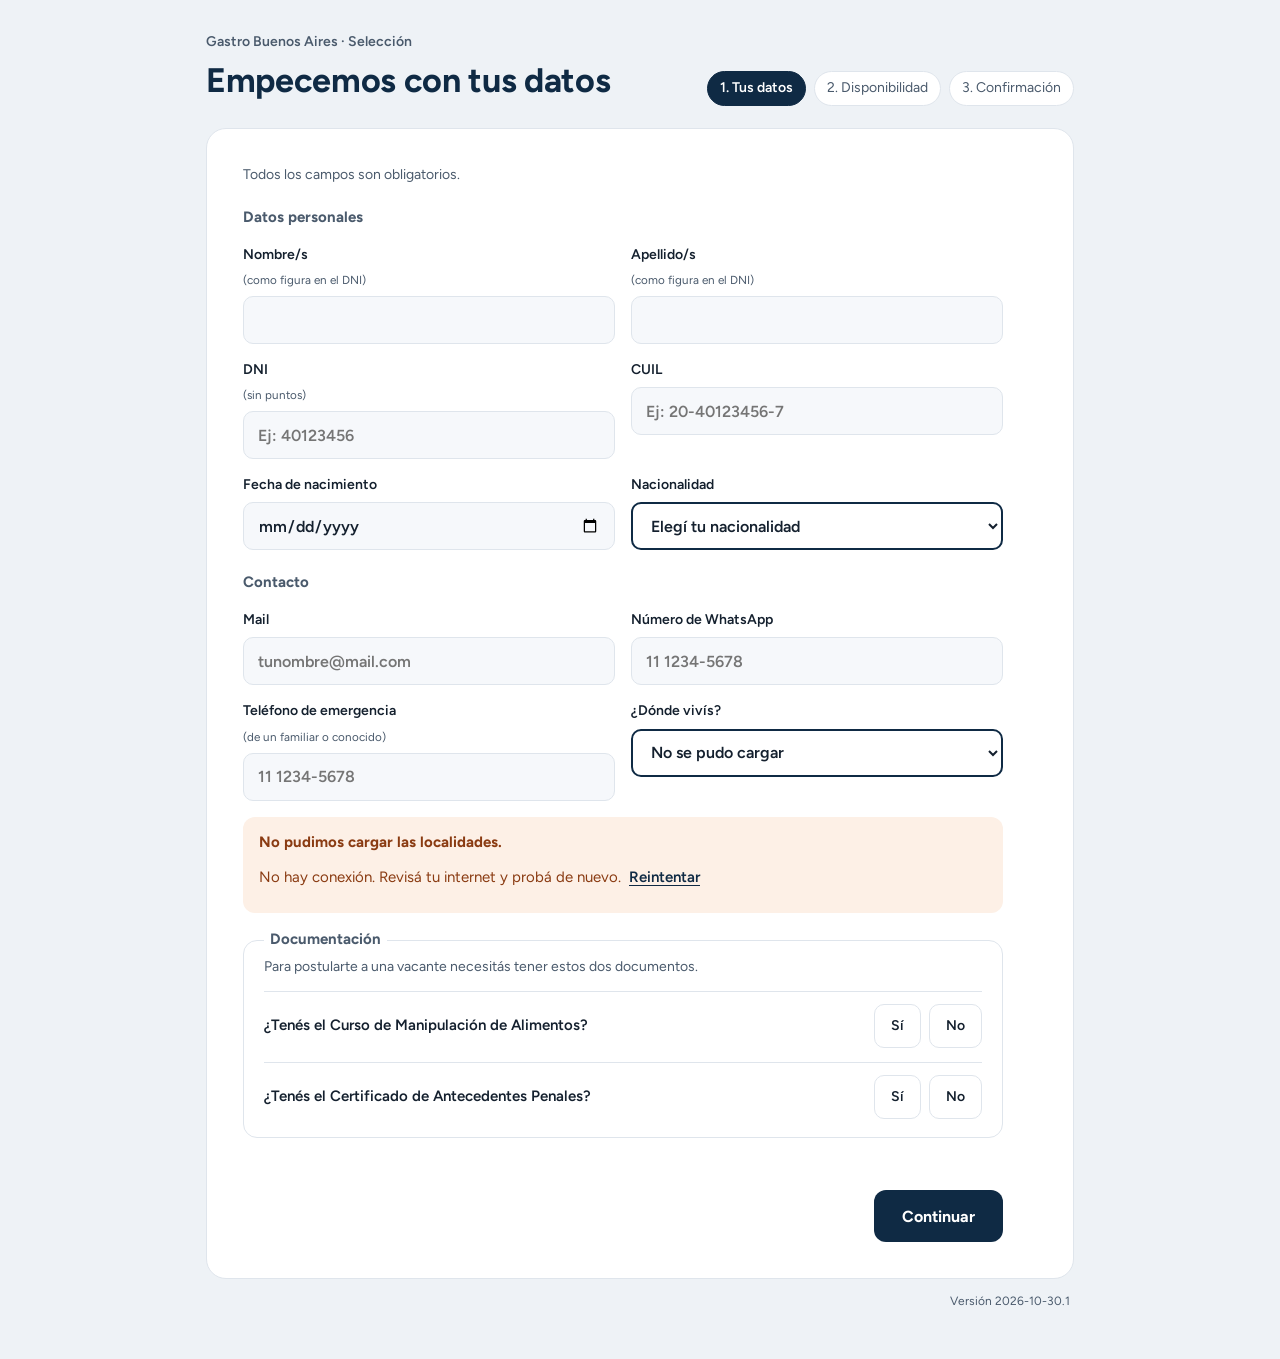
==== elegi-tu-vacante.html @ aa558a26 "Elegí tu vacante como página pública del portal - elegi-tu-vacante.html: el formulario de Index.html" ====
<!doctype html>
<html lang="es">
<head>
<meta charset="utf-8">
<meta name="viewport" content="width=device-width, initial-scale=1, viewport-fit=cover">
<title>Trabajá con nosotros · Gastro Buenos Aires</title>
<meta name="description" content="Dejá tus datos y tu disponibilidad para trabajar en Hamburguesas Extremas y Sabores Express.">
<link rel="preconnect" href="https://fonts.googleapis.com">
<link rel="preconnect" href="https://fonts.gstatic.com" crossorigin>
<link href="https://fonts.googleapis.com/css2?family=Figtree:wght@400;500;600;700&display=swap" rel="stylesheet">
<!--
  "Elegí tu vacante" (antes web app de Apps Script en TAREAS GRUPALES, Index.html + Codigo.gs).
  Página pública: no lleva el código del equipo. Solo llama a las funciones seleccion_web_* de
  sql/elegi_tu_vacante.sql, que vuelven a validar todo del lado de la base.
  Como en la planilla (SOLO_BASE): la persona deja datos y disponibilidad; la vacante la asigna Selección.
-->
<style>
:root{
  box-sizing:border-box;
  padding-top:env(safe-area-inset-top,0px);
  padding-bottom:env(safe-area-inset-bottom,0px);
  --bg:#eef2f6; --card:#ffffff; --ink:#14202e; --muted:#4a5a6c; --line:#dfe5ec;
  --field:#f6f8fb; --accent:#0f2a44; --accent-soft:#f1f5fa; --ok:#2f6b47; --ok-soft:#e6f2eb;
  --warn-bg:#fdf0e6; --warn-fg:#8a3b12; --err:#8f1d1d; --disabled:#9aa6b4;
}
@media (prefers-color-scheme: dark){
  :root:not([data-theme="light"]){
    --bg:#0f1720; --card:#16202b; --ink:#e8eef5; --muted:#9fb0c2; --line:#2a3845;
    --field:#1c2835; --accent:#8fb8e8; --accent-soft:#1d2b3a; --ok:#7fc79d; --ok-soft:#1b2d24;
    --warn-bg:#3a2616; --warn-fg:#f3c29b; --err:#f2abab; --disabled:#4b5968;
  }
}
:root[data-theme="dark"]{
  --bg:#0f1720; --card:#16202b; --ink:#e8eef5; --muted:#9fb0c2; --line:#2a3845;
  --field:#1c2835; --accent:#8fb8e8; --accent-soft:#1d2b3a; --ok:#7fc79d; --ok-soft:#1b2d24;
  --warn-bg:#3a2616; --warn-fg:#f3c29b; --err:#f2abab; --disabled:#4b5968;
}
*,*::before,*::after{box-sizing:inherit}
html{scroll-padding-top:env(safe-area-inset-top,0px)}
body{margin:0;background:var(--bg);color:var(--ink);font-family:'Figtree',system-ui,-apple-system,'Segoe UI',sans-serif;line-height:1.45}
button,input,select,textarea{font:inherit;color:inherit}
:focus-visible{outline:3px solid var(--accent);outline-offset:2px}
[hidden]{display:none!important}

.wrap{max-width:900px;margin:0 auto;padding:32px 16px 48px}
.top{display:flex;justify-content:space-between;align-items:flex-end;gap:16px;flex-wrap:wrap;margin-bottom:22px}
.brand{font-size:14px;font-weight:600;color:var(--muted);margin:0 0 4px}
h1{margin:0;font-size:clamp(26px,3.2vw,34px);font-weight:700;color:var(--accent);letter-spacing:-0.01em}
.steps{display:flex;gap:8px;list-style:none;margin:0;padding:0;font-size:14px;color:var(--muted)}
.steps li{padding:6px 12px;border-radius:999px;background:var(--card);border:1px solid var(--line)}
.steps li.on{background:var(--accent);border-color:var(--accent);color:var(--card);font-weight:600}

.card{background:var(--card);border:1px solid var(--line);border-radius:20px;padding:36px}
.step{display:none;flex-direction:column;gap:18px;min-width:0}
.step.show{display:flex}
.narrow{max-width:760px;display:flex;flex-direction:column;gap:16px}
.narrow > .section-title{margin-top:6px}
.section-title{font-size:15px;font-weight:700;color:var(--muted);margin:0}
.oblig{margin:0;font-size:14px;color:var(--muted)}
.grid2,.save-grid{display:grid;grid-template-columns:repeat(2,minmax(0,1fr));gap:16px}
.save-grid{gap:18px}
.full{grid-column:1/-1}
label{display:flex;flex-direction:column;gap:7px;font-size:14px;font-weight:600}
label small{font-weight:400;color:var(--muted)}
input,select{height:48px;padding:0 14px;border-radius:10px;border:1px solid var(--line);background:var(--field);font-size:16px;width:100%}
select{border:2px solid var(--accent);background:var(--card);cursor:pointer}
input[type="date"]{color:inherit}
textarea{width:100%;min-height:84px;padding:12px 14px;border-radius:10px;border:1px solid var(--line);background:var(--field);font-size:16px;resize:vertical}
.nac{display:flex;flex-direction:column;gap:8px}

.pills{display:flex;gap:8px;flex-wrap:wrap}
.pill{min-height:44px;padding:0 16px;border-radius:10px;border:1px solid var(--line);background:var(--card);cursor:pointer;font-size:14px;font-weight:600}
.pill[aria-pressed="true"]{background:var(--accent);border-color:var(--accent);color:var(--card)}
.days{display:grid;grid-template-columns:repeat(7,minmax(0,1fr));gap:6px}
.days .pill{padding:0;text-align:center}
fieldset{border:0;margin:0;padding:0;min-width:0}
.save-grid legend{font-size:14px;font-weight:600;margin:0 0 7px;padding:0}

.docs{border:1px solid var(--line);border-radius:14px;padding:6px 20px 18px;margin:0;display:flex;flex-direction:column;gap:14px;min-width:0}
.docs legend{padding:0 6px}
.docs-intro{margin:0;font-size:14px;color:var(--muted)}
.doc-row{display:flex;justify-content:space-between;align-items:center;gap:12px;flex-wrap:wrap;padding-top:12px;border-top:1px solid var(--line)}
.doc-row > span{font-size:15px;font-weight:600}

.intro{margin:0;padding:14px 16px;border-radius:12px;background:var(--accent-soft);color:var(--muted);font-size:15px;line-height:1.5}
.intro.warn{background:var(--warn-bg);color:var(--warn-fg)}
.intro strong{display:block;margin-bottom:2px}
.doc-aviso{padding:22px 24px;font-size:16px}
.doc-aviso strong{font-size:18px;margin-bottom:6px}
.aviso{display:flex;gap:10px;align-items:flex-start;margin:12px 0 0;padding:12px 14px;border-radius:10px;background:var(--warn-bg);color:var(--warn-fg);font-size:14px;font-weight:600;line-height:1.4}
.aviso svg{flex-shrink:0;margin-top:1px}
.err{margin:0;color:var(--err);font-size:14px;font-weight:600;min-height:20px}

.cta{min-height:52px;padding:0 28px;border-radius:12px;border:0;background:var(--accent);color:var(--card);font-size:16px;font-weight:700;cursor:pointer}
.cta:disabled{background:var(--disabled);cursor:not-allowed}
.ghost{min-height:48px;padding:0 22px;border-radius:12px;border:1px solid var(--line);background:var(--card);font-weight:600;cursor:pointer}
.alt{min-height:44px;padding:0 4px;border:0;background:transparent;color:var(--accent);font-weight:600;text-decoration:underline;text-underline-offset:3px;cursor:pointer}
.step-foot,.save-foot{display:flex;justify-content:space-between;align-items:center;gap:12px}
.save-foot{padding-top:16px;border-top:1px solid var(--line);flex-wrap:wrap}
.save-foot .cta{margin-left:auto}

.done{display:none;flex-direction:column;align-items:center;justify-content:center;gap:16px;text-align:center;padding:48px 16px;min-height:420px}
.done.show{display:flex}
.check{width:72px;height:72px;border-radius:50%;background:var(--ok-soft);display:flex;align-items:center;justify-content:center}
.done h2{margin:0;font-size:28px;color:var(--accent)}
.done p{margin:0;max-width:460px;font-size:17px;color:var(--muted)}
.ver{margin:14px 4px 0;font-size:12px;color:var(--muted);text-align:right}
@media (prefers-reduced-motion:no-preference){
  .done.show{animation:pop .35s ease-out}
  @keyframes pop{from{opacity:0;transform:scale(.97)}to{opacity:1;transform:none}}
}
@media (max-width:760px){
  .grid2,.save-grid{grid-template-columns:1fr}
  .card{padding:22px}
  .steps{display:none}
  .cta{width:100%}
  .save-foot .ghost{width:100%}
}
</style>
</head>
<body>
<div class="wrap">
  <header class="top">
    <div>
      <p class="brand">Gastro Buenos Aires · Selección</p>
      <h1 id="titulo">Empecemos con tus datos</h1>
    </div>
    <ol class="steps" aria-label="Pasos">
      <li class="on" id="step1">1. Tus datos</li>
      <li id="step2">2. Disponibilidad</li>
      <li id="step3">3. Confirmación</li>
    </ol>
  </header>

  <main class="card">

    <!-- ============ PASO 1: DATOS Y DOCUMENTACIÓN ============ -->
    <section class="step show" id="s-datos" aria-labelledby="t-datos">
      <div class="narrow">
        <p class="oblig">Todos los campos son obligatorios.</p>
        <h2 class="section-title" id="t-datos">Datos personales</h2>
        <div class="grid2">
          <label>Nombre/s <small>(como figura en el DNI)</small><input id="nombre" autocomplete="given-name" maxlength="80" aria-required="true"></label>
          <label>Apellido/s <small>(como figura en el DNI)</small><input id="apellido" autocomplete="family-name" maxlength="80" aria-required="true"></label>
          <label>DNI <small>(sin puntos)</small><input id="dni" inputmode="numeric" placeholder="Ej: 40123456" maxlength="10" aria-required="true"></label>
          <label>CUIL<input id="cuil" inputmode="numeric" placeholder="Ej: 20-40123456-7" maxlength="13" aria-required="true"></label>
          <label>Fecha de nacimiento<input id="fechaNac" type="date" aria-required="true"></label>
          <div class="nac">
            <label>Nacionalidad
              <select id="nacionalidad" aria-required="true">
                <option value="">Elegí tu nacionalidad</option>
                <option>Argentina</option>
                <option>Bolivia</option>
                <option>Brasil</option>
                <option>Chile</option>
                <option>Colombia</option>
                <option>Paraguay</option>
                <option>Perú</option>
                <option>Uruguay</option>
                <option>Venezuela</option>
                <option value="Otra">Otra</option>
              </select>
            </label>
            <input id="nacOtra" placeholder="¿Cuál?" maxlength="40" aria-label="Otra nacionalidad" hidden>
          </div>
        </div>

        <h2 class="section-title">Contacto</h2>
        <div class="grid2">
          <label>Mail<input id="mail" type="email" placeholder="tunombre@mail.com" autocomplete="email" inputmode="email" maxlength="120" aria-required="true"></label>
          <label>Número de WhatsApp<input id="cel" placeholder="11 1234-5678" inputmode="tel" autocomplete="tel" maxlength="30" aria-required="true"></label>
          <label>Teléfono de emergencia <small>(de un familiar o conocido)</small><input id="telEmerg" placeholder="11 1234-5678" inputmode="tel" maxlength="30" aria-required="true"></label>
          <label>¿Dónde vivís?
            <select id="locDatos" aria-required="true"><option value="">Cargando…</option></select>
          </label>
        </div>

        <div class="intro warn" id="cargaError" role="alert" hidden>
          <strong>No pudimos cargar las localidades.</strong>
          <span id="cargaMsg"></span>
          <button type="button" class="alt" id="cargaRetry">Reintentar</button>
        </div>

        <fieldset class="docs">
          <legend class="section-title">Documentación</legend>
          <p class="docs-intro">Para postularte a una vacante necesitás tener estos dos documentos.</p>
          <div class="doc-row">
            <span id="l-manip">¿Tenés el Curso de Manipulación de Alimentos?</span>
            <div class="pills single" id="manipulacion" role="group" aria-labelledby="l-manip">
              <button type="button" class="pill" data-v="Sí" aria-pressed="false">Sí</button>
              <button type="button" class="pill" data-v="No" aria-pressed="false">No</button>
            </div>
          </div>
          <div class="doc-row">
            <span id="l-antec">¿Tenés el Certificado de Antecedentes Penales?</span>
            <div class="pills single" id="antecedentes" role="group" aria-labelledby="l-antec">
              <button type="button" class="pill" data-v="Sí" aria-pressed="false">Sí</button>
              <button type="button" class="pill" data-v="No" aria-pressed="false">No</button>
            </div>
          </div>
        </fieldset>

        <p class="err" id="errDatos" role="alert"></p>
        <div class="step-foot">
          <span></span>
          <button type="button" class="cta" id="continuar">Continuar</button>
        </div>
      </div>
    </section>

    <!-- ============ YA REGISTRADO CON DOCUMENTACIÓN INCOMPLETA: solo aviso ============ -->
    <section class="step" id="s-doc" role="alert">
      <div class="narrow">
        <div class="intro warn doc-aviso">
          <strong id="docTitulo"></strong>
          <span id="docTexto"></span>
        </div>
        <div class="step-foot">
          <span></span>
          <button type="button" class="cta" id="salir">Salir</button>
        </div>
      </div>
    </section>

    <!-- ============ PASO 2: DISPONIBILIDAD (Base de postulantes) ============
         Lo completa quien tiene la documentación completa y también quien no la tiene:
         nadie queda en la base con datos en S/D. -->
    <form class="step" id="save" novalidate>
      <p class="intro" id="saveIntro"></p>
      <p class="oblig">Todos los campos son obligatorios.</p>
      <div class="save-grid">
        <label>¿Dónde vivís?
          <select id="locBase" aria-required="true"></select>
        </label>
        <label>Sede donde tuviste la entrevista
          <select id="sede" aria-required="true"></select>
        </label>
        <label>¿Desde cuándo podés empezar?
          <select id="inicio" aria-required="true"></select>
        </label>
        <fieldset>
          <legend>Jornada</legend>
          <div class="pills multi" id="jornada">
            <button type="button" class="pill" data-v="Part-time" aria-pressed="false">Part-time</button>
            <button type="button" class="pill" data-v="Full-time" aria-pressed="false">Full-time</button>
          </div>
        </fieldset>
        <fieldset>
          <legend>Horario</legend>
          <div class="pills multi" id="franja">
            <button type="button" class="pill" data-v="Mañana" aria-pressed="false">Mañana</button>
            <button type="button" class="pill" data-v="Tarde" aria-pressed="false">Tarde</button>
            <button type="button" class="pill" data-v="Noche" aria-pressed="false">Noche</button>
          </div>
        </fieldset>
        <fieldset class="full">
          <legend>Días que podés trabajar</legend>
          <div class="days multi" id="dias">
            <button type="button" class="pill" data-v="Lun" aria-pressed="false" aria-label="Lunes">L</button>
            <button type="button" class="pill" data-v="Mar" aria-pressed="false" aria-label="Martes">M</button>
            <button type="button" class="pill" data-v="Mié" aria-pressed="false" aria-label="Miércoles">M</button>
            <button type="button" class="pill" data-v="Jue" aria-pressed="false" aria-label="Jueves">J</button>
            <button type="button" class="pill" data-v="Vie" aria-pressed="false" aria-label="Viernes">V</button>
            <button type="button" class="pill" data-v="Sáb" aria-pressed="false" aria-label="Sábado">S</button>
            <button type="button" class="pill" data-v="Dom" aria-pressed="false" aria-label="Domingo">D</button>
          </div>
        </fieldset>
        <fieldset class="full">
          <legend>Puesto que te interesa</legend>
          <div class="pills single" id="puestos"></div>
          <p class="aviso" id="avisoExp" role="status" hidden>
            <svg width="18" height="18" viewBox="0 0 24 24" fill="none" stroke="currentColor" stroke-width="2.2" stroke-linecap="round" stroke-linejoin="round" aria-hidden="true"><path d="M12 9v4M12 17h.01"/><path d="M10.3 3.9L1.8 18a2 2 0 0 0 1.7 3h17a2 2 0 0 0 1.7-3L13.7 3.9a2 2 0 0 0-3.4 0z"/></svg>
            <span>Para avanzar con esta propuesta es obligatorio contar con experiencia en el puesto.</span>
          </p>
        </fieldset>
        <fieldset class="full">
          <legend>¿Estás interesado/a en la propuesta?</legend>
          <div class="pills single" id="interesado">
            <button type="button" class="pill" data-v="Sí" aria-pressed="false">Sí</button>
            <button type="button" class="pill" data-v="No" aria-pressed="false">No</button>
          </div>
        </fieldset>
        <label class="full">Comentarios
          <textarea id="coment" maxlength="500" placeholder="Ej: estudio a la mañana, puedo viajar hasta Quilmes" aria-required="true"></textarea>
        </label>
      </div>
      <p class="err" id="err" role="alert"></p>
      <div class="save-foot">
        <button type="button" class="ghost" id="cancelSave">Atrás</button>
        <button type="submit" class="cta" id="saveBtn">Guardar mis datos</button>
      </div>
    </form>

    <!-- ============ PASO 3: CONFIRMACIÓN ============ -->
    <section class="done" id="s-done" role="status">
      <div class="check">
        <svg width="36" height="36" viewBox="0 0 24 24" fill="none" stroke="currentColor" stroke-width="2.5" stroke-linecap="round" stroke-linejoin="round" style="color:var(--ok)" aria-hidden="true"><path d="M5 12l5 5L20 7"/></svg>
      </div>
      <h2 id="doneTitle">Listo</h2>
      <p id="doneText"></p>
      <button type="button" class="ghost" id="back">Volver al inicio</button>
    </section>
  </main>
  <p class="ver">Versión 2026-10-30.1</p>
</div>

<script>
(function () {
  /* ================= Capa de datos =================
     Funciones públicas de Supabase (sql/elegi_tu_vacante.sql). La clave publicable es pública por diseño:
     sin el código del equipo solo se puede llamar a estas funciones. */
  var SUPABASE_URL = 'https://gkotckcvookkbbtbctyp.supabase.co';
  var SUPABASE_KEY = 'sb_publishable_iu66s54UVbg5AsF-AoekPA_6qKUevVH';
  var RPC = {
    getDatos: 'seleccion_web_datos',
    verificarPostulante: 'seleccion_web_verificar',
    registrarDocIncompleta: 'seleccion_web_doc_incompleta',
    guardarEnBase: 'seleccion_web_guardar'
  };

  // esperaMs (opcional): si el servidor no contesta en ese tiempo, se informa el error.
  // Solo se usa para lecturas: en las escrituras un corte anticipado podría hacer que se reintente algo ya guardado.
  function api(fn, arg, esperaMs) {
    var ctrl = esperaMs && window.AbortController ? new AbortController() : null;
    var t = ctrl ? setTimeout(function () { ctrl.abort(); }, esperaMs) : 0;
    return fetch(SUPABASE_URL + '/rest/v1/rpc/' + RPC[fn], {
      method: 'POST',
      headers: { apikey: SUPABASE_KEY, Authorization: 'Bearer ' + SUPABASE_KEY, 'Content-Type': 'application/json' },
      body: JSON.stringify(arg || {}),
      signal: ctrl ? ctrl.signal : undefined
    }).then(function (r) {
      clearTimeout(t);
      return r.text().then(function (txt) {
        var j = null;
        try { j = txt ? JSON.parse(txt) : null; } catch (e) { j = null; }
        // Los mensajes para la persona vienen de la base (raise exception → P0001)
        if (!r.ok) throw new Error(j && j.code === 'P0001' && j.message ? j.message : 'Hubo un problema (' + r.status + '). Probá de nuevo en unos minutos.');
        return j;
      });
    }, function (e) {
      clearTimeout(t);
      throw new Error(e && e.name === 'AbortError'
        ? 'El servidor no respondió. Revisá tu conexión y probá de nuevo.'
        : 'No hay conexión. Revisá tu internet y probá de nuevo.');
    });
  }

  /* ================= Utilidades ================= */
  var $ = function (id) { return document.getElementById(id); };
  function norm(v) {
    return String(v == null ? '' : v).normalize('NFD').replace(/[̀-ͯ]/g, '').toUpperCase().replace(/\s+/g, ' ').trim();
  }
  function esc(t) {
    return String(t).replace(/[&<>"']/g, function (c) {
      return { '&': '&amp;', '<': '&lt;', '>': '&gt;', '"': '&quot;', "'": '&#39;' }[c];
    });
  }
  function msgError(e) { return (e && e.message) ? e.message : 'Hubo un problema. Probá de nuevo.'; }
  function esJerarquico(puesto) { var p = norm(puesto); return p.indexOf('ENCARGAD') !== -1 || p.indexOf('GERENTE') !== -1; }
  function each(nodes, fn) { Array.prototype.forEach.call(nodes, fn); }

  /* ================= Estado ================= */
  var DATA = null;
  // origenBase: 'datos' = documentación completa · 'doc' = documentación incompleta (docsBloqueo = lo que respondió)
  var state = { loc: '', origenBase: 'datos', docsBloqueo: null };

  function localidadActual() {
    if (!DATA) return null;
    return DATA.localidades.filter(function (l) { return l.key === state.loc; })[0] || null;
  }

  /* ================= Pasos ================= */
  var TITULOS = {
    datos: 'Empecemos con tus datos',
    base: 'Contanos tu disponibilidad',
    doc: 'Postulación en espera',
    done: 'Listo'
  };
  function mostrar(paso) {
    $('s-datos').classList.toggle('show', paso === 'datos');
    $('save').classList.toggle('show', paso === 'base');
    $('s-doc').classList.toggle('show', paso === 'doc');
    $('s-done').classList.toggle('show', paso === 'done');
    $('step1').classList.toggle('on', paso === 'datos');
    $('step2').classList.toggle('on', paso === 'base' || paso === 'doc');
    $('step3').classList.toggle('on', paso === 'done');
    $('titulo').textContent = TITULOS[paso];
    window.scrollTo(0, 0);
  }

  /* ================= Carga inicial ================= */
  // Igual que mapaLocalidades_ de Codigo.gs: localidades de los locales, completadas con ZONAS (zona y cercanas)
  function armarLocalidades(d) {
    var mapa = {}, orden = [];
    (d.locales || []).forEach(function (r) {
      var k = norm(r[0]);
      if (!k || mapa[k]) return;
      mapa[k] = { nombre: String(r[0]).trim(), key: k, zona: r[1] || 'Otras', cercanas: [] };
      orden.push(k);
    });
    (d.zonasLocalidad || []).forEach(function (r) {
      var k = norm(r[0]);
      if (!k) return;
      if (!mapa[k]) orden.push(k);
      mapa[k] = { nombre: String(r[0]).trim(), key: k, zona: r[1] || (mapa[k] && mapa[k].zona) || 'Otras', cercanas: (r[2] || []).map(norm) };
    });
    return orden.map(function (k) { return mapa[k]; })
      .sort(function (a, b) { return a.nombre.localeCompare(b.nombre, 'es'); });
  }

  function opcionesLocalidad() {
    var zonas = (DATA.zonas || []).slice();
    DATA.localidades.forEach(function (l) { if (zonas.indexOf(l.zona) === -1) zonas.push(l.zona); });
    return '<option value="">Elegí tu localidad</option>' + zonas.map(function (z) {
      var ls = DATA.localidades.filter(function (l) { return l.zona === z; });
      if (!ls.length) return '';
      return '<optgroup label="' + esc(z === 'Lejanos' ? 'Interior y lejanos' : 'Zona ' + z) + '">' +
        ls.map(function (l) { return '<option value="' + esc(l.key) + '">' + esc(l.nombre) + '</option>'; }).join('') +
        '</optgroup>';
    }).join('');
  }
  function opciones(lista, vacio) {
    return '<option value="">' + esc(vacio) + '</option>' + lista.map(function (s) { return '<option>' + esc(s) + '</option>'; }).join('');
  }

  var cargado = false;
  var SELECTS_LOC = ['locBase', 'locDatos'];

  function cargar() {
    $('cargaError').hidden = true;
    if (!cargado) SELECTS_LOC.forEach(function (id) { $(id).innerHTML = '<option value="">Cargando…</option>'; });
    return api('getDatos', undefined, 30000).then(function (d) {
      if (!d || !d.locales || !d.sedes) throw new Error('El servidor devolvió una respuesta vacía.');
      DATA = d;
      DATA.localidades = armarLocalidades(d);
      var opts = opcionesLocalidad();
      SELECTS_LOC.forEach(function (id) { $(id).innerHTML = opts; $(id).value = state.loc; });
      if (!cargado) {
        $('sede').innerHTML = opciones(DATA.sedes, 'Elegí la sede');
        $('inicio').innerHTML = opciones(DATA.inicios, 'Elegí una opción');
        $('puestos').innerHTML = DATA.puestos.map(function (p) { return '<button type="button" class="pill" data-v="' + esc(p) + '" aria-pressed="false">' + esc(p) + '</button>'; }).join('');
      }
      cargado = true;
    }).catch(function (e) {
      if (window.console) console.error('getDatos', e);
      if (!cargado) {
        SELECTS_LOC.forEach(function (id) { $(id).innerHTML = '<option value="">No se pudo cargar</option>'; });
        $('cargaMsg').textContent = msgError(e);
        $('cargaError').hidden = false;
      }
    });
  }

  /* ================= Paso 1: datos y documentación ================= */
  function datosPersonales() {
    var loc = localidadActual();
    var nac = $('nacionalidad').value;
    return {
      nombre: $('nombre').value.trim(),
      apellido: $('apellido').value.trim(),
      dni: $('dni').value.replace(/\D/g, ''),
      cuil: $('cuil').value.trim(),
      fechaNac: $('fechaNac').value,
      nacionalidad: nac === 'Otra' ? $('nacOtra').value.trim() : nac,
      mail: $('mail').value.trim(),
      tel: $('cel').value.trim(),
      telEmergencia: $('telEmerg').value.trim(),
      localidad: loc ? loc.nombre : ''
    };
  }
  function cuilValido(c) {
    if (!/^\d{11}$/.test(c) || ['20', '23', '24', '27'].indexOf(c.slice(0, 2)) === -1) return false;
    var pesos = [5, 4, 3, 2, 7, 6, 5, 4, 3, 2], suma = 0;
    for (var i = 0; i < 10; i++) suma += Number(c[i]) * pesos[i];
    var dv = 11 - (suma % 11);
    if (dv === 11) dv = 0;
    return dv !== 10 && dv === Number(c[10]);
  }
  function edad(iso) {
    var m = /^(\d{4})-(\d{2})-(\d{2})$/.exec(iso || '');
    if (!m) return -1;
    var hoy = new Date(), e = hoy.getFullYear() - Number(m[1]);
    var dm = (hoy.getMonth() + 1) - Number(m[2]);
    if (dm < 0 || (dm === 0 && hoy.getDate() < Number(m[3]))) e--;
    return e;
  }
  function validarPersonales(d) {
    if (!d.nombre) return { msg: 'Completá tu nombre.', campo: 'nombre' };
    if (!d.apellido) return { msg: 'Completá tu apellido.', campo: 'apellido' };
    if (d.dni.length < 7 || d.dni.length > 8) return { msg: 'Completá un DNI válido (7 u 8 números, sin puntos).', campo: 'dni' };
    var c = d.cuil.replace(/\D/g, '');
    if (!cuilValido(c)) return { msg: 'Revisá el CUIL: tiene que tener 11 números y ser válido.', campo: 'cuil' };
    if (c.slice(2, 10) !== ('0' + d.dni).slice(-8)) return { msg: 'El CUIL no coincide con el DNI.', campo: 'cuil' };
    var e = edad(d.fechaNac);
    if (e === -1) return { msg: 'Completá tu fecha de nacimiento.', campo: 'fechaNac' };
    if (e < 16 || e > 99) return { msg: 'Revisá la fecha de nacimiento.', campo: 'fechaNac' };
    if (!d.nacionalidad) return { msg: 'Completá tu nacionalidad.', campo: $('nacionalidad').value === 'Otra' ? 'nacOtra' : 'nacionalidad' };
    if (!/^[^\s@]+@[^\s@]+\.[^\s@]+$/.test(d.mail)) return { msg: 'Completá un mail válido.', campo: 'mail' };
    if (d.tel.replace(/\D/g, '').length < 8) return { msg: 'Completá un número de WhatsApp válido.', campo: 'cel' };
    var te = d.telEmergencia.replace(/\D/g, '');
    if (te.length < 8) return { msg: 'Completá un teléfono de emergencia válido.', campo: 'telEmerg' };
    if (te === d.tel.replace(/\D/g, '')) return { msg: 'El teléfono de emergencia tiene que ser de otra persona.', campo: 'telEmerg' };
    if (!d.localidad) return { msg: 'Elegí dónde vivís.', campo: 'locDatos' };
    return null;
  }
  function docs() {
    return { manipulacion: elegidos('manipulacion')[0] || '', antecedentes: elegidos('antecedentes')[0] || '' };
  }
  function faltantes(dc) {
    var f = [];
    if (dc.manipulacion !== 'Sí') f.push('Curso de Manipulación de Alimentos');
    if (dc.antecedentes !== 'Sí') f.push('Certificado de Antecedentes Penales');
    return f;
  }

  $('continuar').addEventListener('click', function () {
    var d = datosPersonales();
    var v = validarPersonales(d);
    if (v) { $('errDatos').textContent = v.msg; $(v.campo).focus(); return; }
    var dc = docs();
    if (!dc.manipulacion || !dc.antecedentes) { $('errDatos').textContent = 'Respondé las dos preguntas de documentación.'; return; }
    $('errDatos').textContent = '';

    ocupado($('continuar'), true, 'Verificando…');
    api('verificarPostulante', { datos: d }, 30000)
      .then(function (r) {
        r = r || {};
        if (r.bloqueado) {
          // pendiente: quedó bloqueado por documentación pero todavía no completó el formulario de la base
          if (r.pendiente && r.docs) abrirBaseDoc(r.docs); else mostrarBloqueado();
          return;
        }
        if (r.postulado) { mostrarYaPostulado(r.postulado); return; }
        if (!faltantes(dc).length) { abrirBaseSola(d); return; }
        // Documentación incompleta: queda bloqueado (no puede volver a ingresar) y completa el formulario.
        return api('registrarDocIncompleta', { datos: d, docs: dc }).then(function (x) {
          x = x || {};
          if (x.motivo === 'yaPostulado') { mostrarYaPostulado(x.vacante); return; }
          if (x.pendiente === false) { mostrarBloqueado(); return; }
          abrirBaseDoc(dc);
        });
      })
      .then(function () { ocupado($('continuar'), false); })
      .catch(function (e) { ocupado($('continuar'), false); $('errDatos').textContent = msgError(e); });
  });

  // Ya completó sus datos con documentación incompleta: no puede volver a ingresar
  function mostrarBloqueado() {
    var nombre = $('nombre').value.trim();
    $('docTitulo').textContent = (nombre ? nombre + ', ' : '') + 'ya tenemos tus datos registrados.';
    $('docTexto').textContent = 'Tu postulación quedó en espera porque la documentación figuraba incompleta. ' +
      'Cuando tengas el Curso de Manipulación de Alimentos y el Certificado de Antecedentes Penales, el equipo de Selección se va a comunicar con vos.';
    mostrar('doc');
    $('salir').focus();
  }

  // Ya ocupa una vacante: se le muestra cuál es y no se suma a la base
  var AVISO_SIN_CAMBIOS = 'Una vez que te postulás, no realizamos cambios de horario, de sucursal ni de marca.';
  function mostrarYaPostulado(v) {
    v = v || {};
    var nombre = $('nombre').value.trim();
    var conEntrenamiento = v.entrenamiento && norm(v.entrenamiento) !== norm(v.local);
    confirmar('Ya estás postulado/a' + (nombre ? ', ' + nombre : ''),
      'Tu postulación' +
      (v.local ? ' a <strong>' + esc(v.local) + '</strong>' + (v.puesto ? ' (' + esc(v.puesto) + ')' : '') : '') +
      (conEntrenamiento ? ', con entrenamiento en <strong>' + esc(v.entrenamiento) + '</strong>,' : '') +
      ' ya está registrada: no hace falta que elijas otra vacante. ' + AVISO_SIN_CAMBIOS +
      ' Te vamos a contactar por mail para confirmarte la vacante y realizar el proceso de bienvenida.');
    $('titulo').textContent = 'Postulación registrada';
  }

  // Documentación incompleta: aviso + formulario obligatorio de la base (sin volver atrás)
  function abrirBaseDoc(dc) {
    state.origenBase = 'doc';
    state.docsBloqueo = dc;
    var nombre = $('nombre').value.trim();
    $('saveIntro').className = 'intro warn';
    $('saveIntro').innerHTML = '<strong>' + esc(nombre) + ', para postularte a una vacante necesitás tener la documentación completa.</strong>' +
      'Te falta: ' + esc(faltantes(dc).join(' y ')) + '. Completá estos datos para quedar en nuestra base: ' +
      'cuando tengas la documentación y haya un cupo libre, te vamos a contactar.';
    $('locBase').value = state.loc;
    $('cancelSave').hidden = true;
    $('err').textContent = '';
    mostrar('base');
    $('titulo').textContent = 'Documentación incompleta';
    (state.loc ? $('sede') : $('locBase')).focus();
  }

  // Documentación completa: directo a la disponibilidad (la vacante la asigna Selección)
  function abrirBaseSola(d) {
    state.origenBase = 'datos';
    state.docsBloqueo = null;
    $('saveIntro').className = 'intro';
    $('saveIntro').innerHTML = '<strong>¡Hola, ' + esc(d.nombre) + '!</strong> Tenés la documentación completa. ' +
      'Completá tu disponibilidad: el equipo de Selección te asigna la vacante en tu zona y te contacta por mail.';
    $('locBase').value = state.loc;
    $('cancelSave').hidden = false;
    $('err').textContent = '';
    mostrar('base');
    (state.loc ? $('sede') : $('locBase')).focus();
  }
  $('cancelSave').addEventListener('click', function () { mostrar('datos'); });
  $('cargaRetry').addEventListener('click', function () { cargar(); });

  var CAMPOS_DATOS = ['nombre', 'apellido', 'dni', 'cuil', 'fechaNac', 'nacOtra', 'mail', 'cel', 'telEmerg'];
  CAMPOS_DATOS.forEach(function (id) {
    $(id).addEventListener('input', function () { $('errDatos').textContent = ''; });
  });
  $('nacionalidad').addEventListener('change', function () {
    var otra = this.value === 'Otra';
    $('nacOtra').hidden = !otra;
    if (otra) $('nacOtra').focus();
    $('errDatos').textContent = '';
  });
  // DNI solo números; CUIL con formato XX-XXXXXXXX-X mientras se escribe
  $('dni').addEventListener('input', function () { this.value = this.value.replace(/\D/g, '').slice(0, 8); });
  $('cuil').addEventListener('input', function () {
    var c = this.value.replace(/\D/g, '').slice(0, 11);
    this.value = c.length > 10 ? c.slice(0, 2) + '-' + c.slice(2, 10) + '-' + c.slice(10)
      : c.length > 2 ? c.slice(0, 2) + '-' + c.slice(2) : c;
  });

  function setLoc(key) {
    state.loc = key;
    SELECTS_LOC.forEach(function (id) { $(id).value = key; });
  }
  $('locBase').addEventListener('change', function (e) { setLoc(e.target.value); $('err').textContent = ''; });
  $('locDatos').addEventListener('change', function (e) { setLoc(e.target.value); $('errDatos').textContent = ''; });

  function ocupado(btn, on, texto) {
    btn.disabled = on;
    if (on) { btn.dataset.txt = btn.textContent; btn.textContent = texto; }
    else if (btn.dataset.txt) { btn.textContent = btn.dataset.txt; }
  }
  function confirmar(tituloTxt, html) {
    $('doneTitle').textContent = tituloTxt;
    $('doneText').innerHTML = html;
    mostrar('done');
    $('back').focus();
  }

  /* ================= Paso 2: disponibilidad ================= */
  document.querySelectorAll('.multi').forEach(function (g) {
    g.addEventListener('click', function (e) {
      var b = e.target.closest('button'); if (!b) return;
      b.setAttribute('aria-pressed', String(b.getAttribute('aria-pressed') !== 'true'));
      $('err').textContent = '';
    });
  });
  document.querySelectorAll('.single').forEach(function (g) {
    g.addEventListener('click', function (e) {
      var b = e.target.closest('button'); if (!b) return;
      each(g.querySelectorAll('button'), function (x) { x.setAttribute('aria-pressed', String(x === b)); });
      $('err').textContent = '';
      $('errDatos').textContent = '';
      if (g.id === 'puestos') $('avisoExp').hidden = !esJerarquico(b.getAttribute('data-v'));
    });
  });
  ['sede', 'inicio'].forEach(function (id) {
    $(id).addEventListener('change', function () { $('err').textContent = ''; });
  });
  $('coment').addEventListener('input', function () { $('err').textContent = ''; });

  function elegidos(id) {
    return Array.prototype.filter.call($(id).querySelectorAll('button'), function (b) {
      return b.getAttribute('aria-pressed') === 'true';
    }).map(function (b) { return b.getAttribute('data-v'); });
  }
  function limpiarGrupos(ids) {
    ids.forEach(function (id) {
      each($(id).querySelectorAll('button'), function (b) { b.setAttribute('aria-pressed', 'false'); });
    });
    $('avisoExp').hidden = true;
  }

  $('save').addEventListener('submit', function (e) {
    e.preventDefault();
    var d = datosPersonales();
    var v = validarPersonales(d);
    if (v) { mostrar('datos'); $('errDatos').textContent = v.msg; return; }
    var porDoc = state.origenBase === 'doc';
    var dc = porDoc && state.docsBloqueo ? state.docsBloqueo : docs();
    var extra = {
      sede: $('sede').value,
      inicio: $('inicio').value,
      jornada: elegidos('jornada'),
      dias: elegidos('dias'),
      horario: elegidos('franja'),
      puesto: elegidos('puestos')[0] || '',
      manipulacion: dc.manipulacion,
      antecedentes: dc.antecedentes,
      interesado: elegidos('interesado')[0] || '',
      comentarios: $('coment').value.trim()
    };
    var error = '', foco = '';
    if (!d.localidad) { error = 'Elegí dónde vivís.'; foco = 'locBase'; }
    else if (!extra.sede) { error = 'Elegí la sede de la entrevista.'; foco = 'sede'; }
    else if (!extra.inicio) { error = 'Elegí desde cuándo podés empezar.'; foco = 'inicio'; }
    else if (!extra.jornada.length) error = 'Elegí part-time, full-time o ambas.';
    else if (!extra.horario.length) error = 'Elegí al menos un horario.';
    else if (!extra.dias.length) error = 'Elegí al menos un día.';
    else if (!extra.puesto) error = 'Elegí un puesto.';
    else if (!extra.interesado) error = 'Respondé si estás interesado/a en la propuesta.';
    else if (!extra.comentarios) { error = 'Completá los comentarios.'; foco = 'coment'; }
    if (error) { $('err').textContent = error; if (foco) $(foco).focus(); return; }

    ocupado($('saveBtn'), true, 'Guardando…');
    api('guardarEnBase', { datos: d, extra: extra })
      .then(function (r) {
        ocupado($('saveBtn'), false);
        if (r && r.motivo === 'bloqueado') { mostrarBloqueado(); return; }
        if (r && r.motivo === 'yaPostulado') { mostrarYaPostulado(r.vacante); return; }
        if (porDoc) {
          confirmar('Te registramos, ' + d.nombre,
            'Quedaste en nuestra base de datos. Cuando tengas la documentación completa y haya un cupo libre, te vamos a contactar por mail a <strong>' +
            esc(d.mail) + '</strong>.');
          return;
        }
        confirmar('¡Te registramos, ' + d.nombre + '!',
          'Quedaste en la base de Selección. El equipo te va a asignar una vacante en <strong>' + esc(d.localidad) +
          '</strong> o tu zona según tu disponibilidad, y te vamos a enviar un mail a <strong>' + esc(d.mail) +
          '</strong> para confirmártela y realizar el proceso de bienvenida.');
      })
      .catch(function (e2) { ocupado($('saveBtn'), false); $('err').textContent = msgError(e2); });
  });

  /* ================= Volver al inicio ================= */
  function reiniciar() {
    $('save').reset();
    CAMPOS_DATOS.forEach(function (id) { $(id).value = ''; });
    $('nacionalidad').value = '';
    $('nacOtra').hidden = true;
    limpiarGrupos(['manipulacion', 'antecedentes', 'jornada', 'dias', 'franja', 'puestos', 'interesado']);
    state.origenBase = 'datos';
    state.docsBloqueo = null;
    $('cancelSave').hidden = false;
    setLoc('');
    mostrar('datos');
    $('nombre').focus();
  }
  $('back').addEventListener('click', reiniciar);
  $('salir').addEventListener('click', reiniciar);

  cargar();
})();
</script>
</body>
</html>
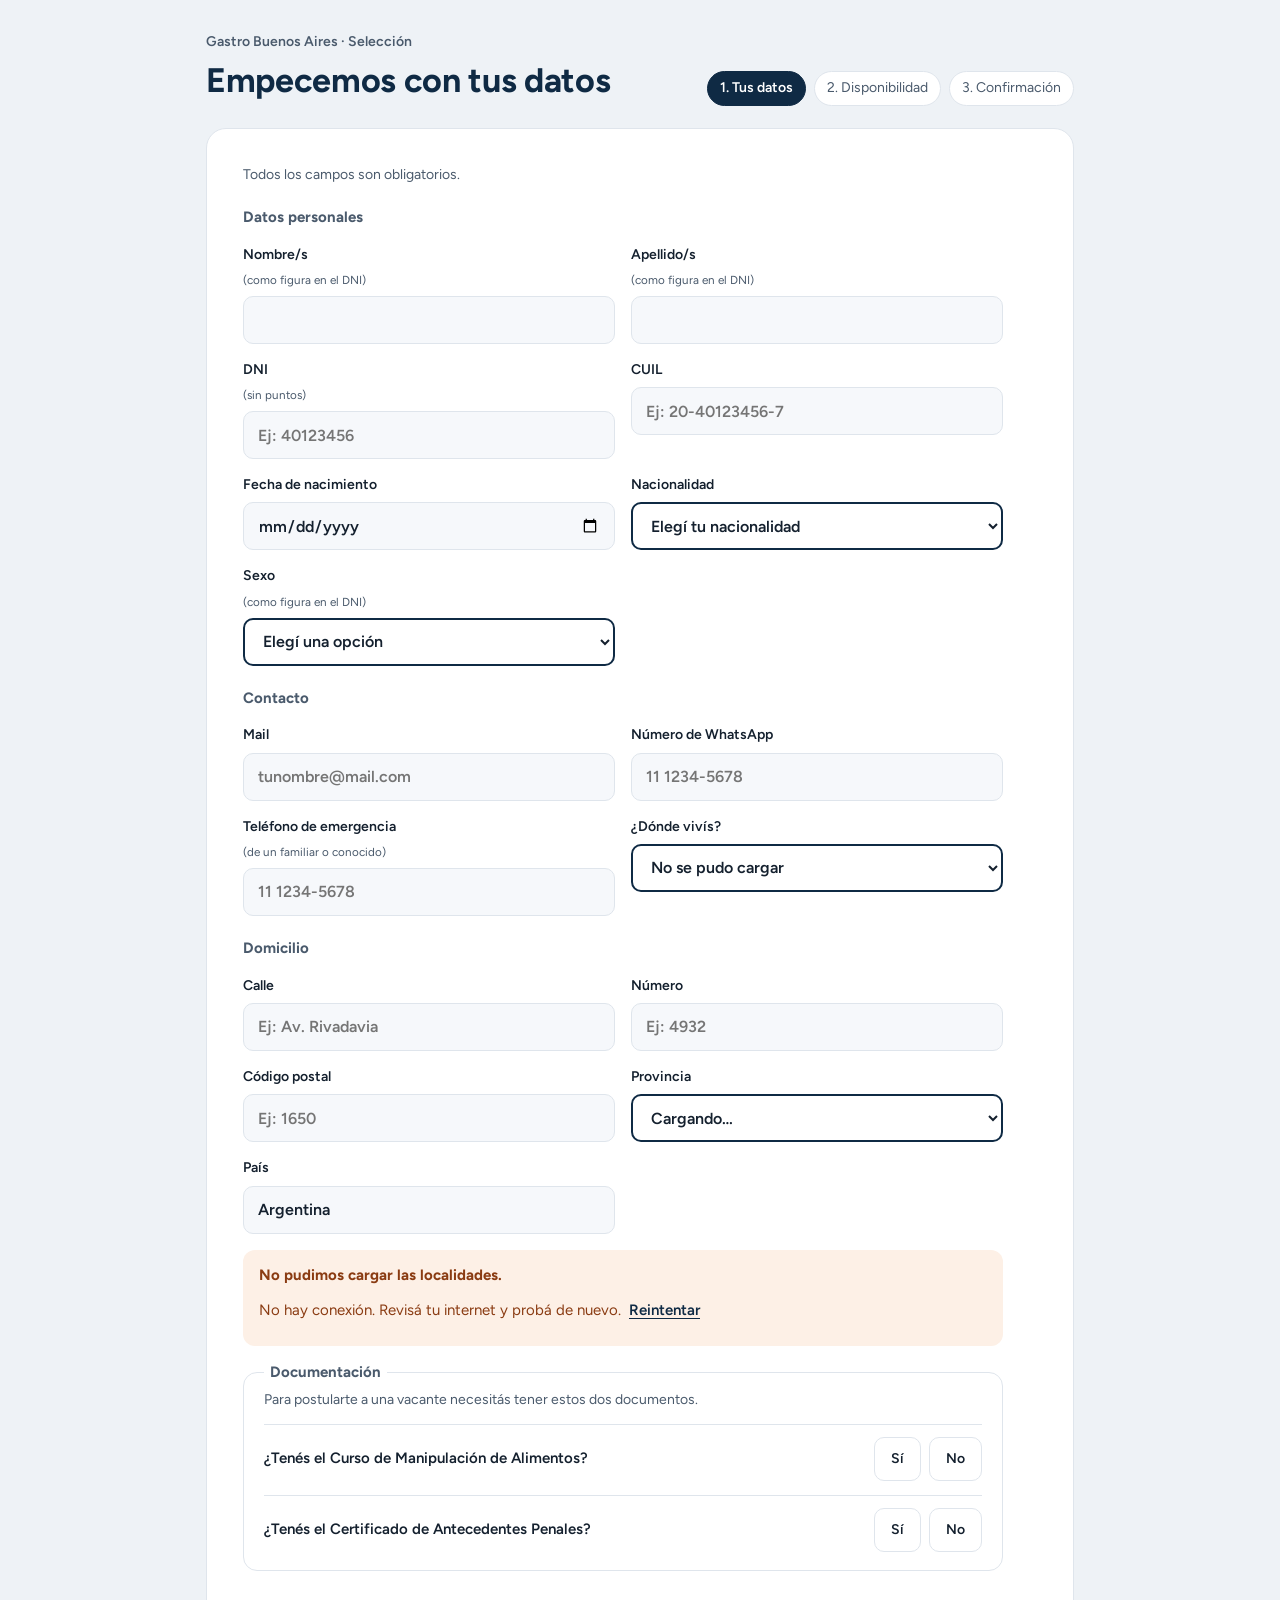
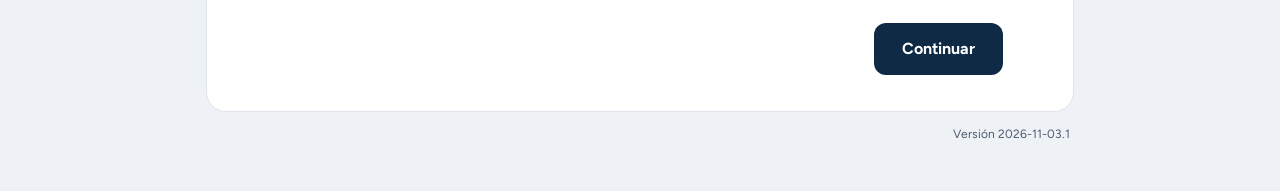
==== commit 245cd94b: "Bloqueados = no interesados, domicilio completo, referidos por localidad, Excel - Bloqueado: quien d" ====
--- a/elegi-tu-vacante.html
+++ b/elegi-tu-vacante.html
@@ -163,6 +163,14 @@
             </label>
             <input id="nacOtra" placeholder="¿Cuál?" maxlength="40" aria-label="Otra nacionalidad" hidden>
           </div>
+          <label>Sexo <small>(como figura en el DNI)</small>
+            <select id="sexo" aria-required="true">
+              <option value="">Elegí una opción</option>
+              <option>Femenino</option>
+              <option>Masculino</option>
+              <option value="X">X (no binario)</option>
+            </select>
+          </label>
         </div>
 
         <h2 class="section-title">Contacto</h2>
@@ -173,6 +181,17 @@
           <label>¿Dónde vivís?
             <select id="locDatos" aria-required="true"><option value="">Cargando…</option></select>
           </label>
+        </div>
+
+        <h2 class="section-title">Domicilio</h2>
+        <div class="grid2">
+          <label>Calle<input id="domicilio" autocomplete="address-line1" placeholder="Ej: Av. Rivadavia" maxlength="80" aria-required="true"></label>
+          <label>Número<input id="numero" inputmode="numeric" placeholder="Ej: 4932" maxlength="10" aria-required="true"></label>
+          <label>Código postal<input id="codigoPostal" autocomplete="postal-code" placeholder="Ej: 1650" maxlength="10" aria-required="true"></label>
+          <label>Provincia
+            <select id="provincia" aria-required="true"><option value="">Cargando…</option></select>
+          </label>
+          <label>País<input id="pais" autocomplete="country-name" value="Argentina" maxlength="40" aria-required="true"></label>
         </div>
 
         <div class="intro warn" id="cargaError" role="alert" hidden>
@@ -301,7 +320,7 @@
       <button type="button" class="ghost" id="back">Volver al inicio</button>
     </section>
   </main>
-  <p class="ver">Versión 2026-10-30.1</p>
+  <p class="ver">Versión 2026-11-03.1</p>
 </div>
 
 <script>
@@ -348,7 +367,7 @@
   /* ================= Utilidades ================= */
   var $ = function (id) { return document.getElementById(id); };
   function norm(v) {
-    return String(v == null ? '' : v).normalize('NFD').replace(/[̀-ͯ]/g, '').toUpperCase().replace(/\s+/g, ' ').trim();
+    return String(v == null ? '' : v).normalize('NFD').replace(/[\u0300-\u036f]/g, '').toUpperCase().replace(/\s+/g, ' ').trim();
   }
   function esc(t) {
     return String(t).replace(/[&<>"']/g, function (c) {
@@ -438,6 +457,7 @@
       if (!cargado) {
         $('sede').innerHTML = opciones(DATA.sedes, 'Elegí la sede');
         $('inicio').innerHTML = opciones(DATA.inicios, 'Elegí una opción');
+        $('provincia').innerHTML = opciones(DATA.provincias || [], 'Elegí tu provincia');
         $('puestos').innerHTML = DATA.puestos.map(function (p) { return '<button type="button" class="pill" data-v="' + esc(p) + '" aria-pressed="false">' + esc(p) + '</button>'; }).join('');
       }
       cargado = true;
@@ -465,7 +485,13 @@
       mail: $('mail').value.trim(),
       tel: $('cel').value.trim(),
       telEmergencia: $('telEmerg').value.trim(),
-      localidad: loc ? loc.nombre : ''
+      localidad: loc ? loc.nombre : '',
+      sexo: $('sexo').value,
+      domicilio: $('domicilio').value.trim(),
+      numero: $('numero').value.trim(),
+      codigoPostal: $('codigoPostal').value.trim(),
+      provincia: $('provincia').value,
+      pais: $('pais').value.trim()
     };
   }
   function cuilValido(c) {
@@ -501,6 +527,12 @@
     if (te.length < 8) return { msg: 'Completá un teléfono de emergencia válido.', campo: 'telEmerg' };
     if (te === d.tel.replace(/\D/g, '')) return { msg: 'El teléfono de emergencia tiene que ser de otra persona.', campo: 'telEmerg' };
     if (!d.localidad) return { msg: 'Elegí dónde vivís.', campo: 'locDatos' };
+    if (!d.sexo) return { msg: 'Elegí el sexo que figura en tu DNI.', campo: 'sexo' };
+    if (!d.domicilio) return { msg: 'Completá la calle de tu domicilio.', campo: 'domicilio' };
+    if (!d.numero) return { msg: 'Completá el número de tu domicilio.', campo: 'numero' };
+    if (!/^[A-Z]?\d{4}[A-Z]{0,3}$/i.test(d.codigoPostal.replace(/\s+/g, ''))) return { msg: 'Revisá el código postal (4 números, o el CPA completo).', campo: 'codigoPostal' };
+    if (!d.provincia) return { msg: 'Elegí tu provincia.', campo: 'provincia' };
+    if (!d.pais) return { msg: 'Completá tu país.', campo: 'pais' };
     return null;
   }
   function docs() {
@@ -525,31 +557,21 @@
     api('verificarPostulante', { datos: d }, 30000)
       .then(function (r) {
         r = r || {};
-        if (r.bloqueado) {
-          // pendiente: quedó bloqueado por documentación pero todavía no completó el formulario de la base
-          if (r.pendiente && r.docs) abrirBaseDoc(r.docs); else mostrarBloqueado();
-          return;
-        }
+        if (r.bloqueado) { mostrarBloqueado(); return; }
         if (r.postulado) { mostrarYaPostulado(r.postulado); return; }
-        if (!faltantes(dc).length) { abrirBaseSola(d); return; }
-        // Documentación incompleta: queda bloqueado (no puede volver a ingresar) y completa el formulario.
-        return api('registrarDocIncompleta', { datos: d, docs: dc }).then(function (x) {
-          x = x || {};
-          if (x.motivo === 'yaPostulado') { mostrarYaPostulado(x.vacante); return; }
-          if (x.pendiente === false) { mostrarBloqueado(); return; }
-          abrirBaseDoc(dc);
-        });
+        // Documentación incompleta: completa igual el formulario y queda en la base En espera
+        if (faltantes(dc).length) abrirBaseDoc(dc); else abrirBaseSola(d);
       })
       .then(function () { ocupado($('continuar'), false); })
       .catch(function (e) { ocupado($('continuar'), false); $('errDatos').textContent = msgError(e); });
   });
 
-  // Ya completó sus datos con documentación incompleta: no puede volver a ingresar
+  // Figura en BLOQUEADOS (por ejemplo, dijo que no le interesaba la propuesta): no puede volver a ingresar
   function mostrarBloqueado() {
     var nombre = $('nombre').value.trim();
     $('docTitulo').textContent = (nombre ? nombre + ', ' : '') + 'ya tenemos tus datos registrados.';
-    $('docTexto').textContent = 'Tu postulación quedó en espera porque la documentación figuraba incompleta. ' +
-      'Cuando tengas el Curso de Manipulación de Alimentos y el Certificado de Antecedentes Penales, el equipo de Selección se va a comunicar con vos.';
+    $('docTexto').textContent = 'No hace falta que vuelvas a completar el formulario: el equipo de Selección ya tiene tu postulación ' +
+      'y se va a comunicar con vos si surge una propuesta para tu perfil.';
     mostrar('doc');
     $('salir').focus();
   }
@@ -569,7 +591,7 @@
     $('titulo').textContent = 'Postulación registrada';
   }
 
-  // Documentación incompleta: aviso + formulario obligatorio de la base (sin volver atrás)
+  // Documentación incompleta: aviso + formulario de la base (queda En espera)
   function abrirBaseDoc(dc) {
     state.origenBase = 'doc';
     state.docsBloqueo = dc;
@@ -579,7 +601,7 @@
       'Te falta: ' + esc(faltantes(dc).join(' y ')) + '. Completá estos datos para quedar en nuestra base: ' +
       'cuando tengas la documentación y haya un cupo libre, te vamos a contactar.';
     $('locBase').value = state.loc;
-    $('cancelSave').hidden = true;
+    $('cancelSave').hidden = false;
     $('err').textContent = '';
     mostrar('base');
     $('titulo').textContent = 'Documentación incompleta';
@@ -602,7 +624,7 @@
   $('cancelSave').addEventListener('click', function () { mostrar('datos'); });
   $('cargaRetry').addEventListener('click', function () { cargar(); });
 
-  var CAMPOS_DATOS = ['nombre', 'apellido', 'dni', 'cuil', 'fechaNac', 'nacOtra', 'mail', 'cel', 'telEmerg'];
+  var CAMPOS_DATOS = ['nombre', 'apellido', 'dni', 'cuil', 'fechaNac', 'nacOtra', 'mail', 'cel', 'telEmerg', 'domicilio', 'numero', 'codigoPostal', 'pais'];
   CAMPOS_DATOS.forEach(function (id) {
     $(id).addEventListener('input', function () { $('errDatos').textContent = ''; });
   });
@@ -655,6 +677,9 @@
       $('errDatos').textContent = '';
       if (g.id === 'puestos') $('avisoExp').hidden = !esJerarquico(b.getAttribute('data-v'));
     });
+  });
+  ['sexo', 'provincia'].forEach(function (id) {
+    $(id).addEventListener('change', function () { $('errDatos').textContent = ''; });
   });
   ['sede', 'inicio'].forEach(function (id) {
     $(id).addEventListener('change', function () { $('err').textContent = ''; });
@@ -730,6 +755,9 @@
     CAMPOS_DATOS.forEach(function (id) { $(id).value = ''; });
     $('nacionalidad').value = '';
     $('nacOtra').hidden = true;
+    $('sexo').value = '';
+    $('provincia').value = '';
+    $('pais').value = 'Argentina';
     limpiarGrupos(['manipulacion', 'antecedentes', 'jornada', 'dias', 'franja', 'puestos', 'interesado']);
     state.origenBase = 'datos';
     state.docsBloqueo = null;
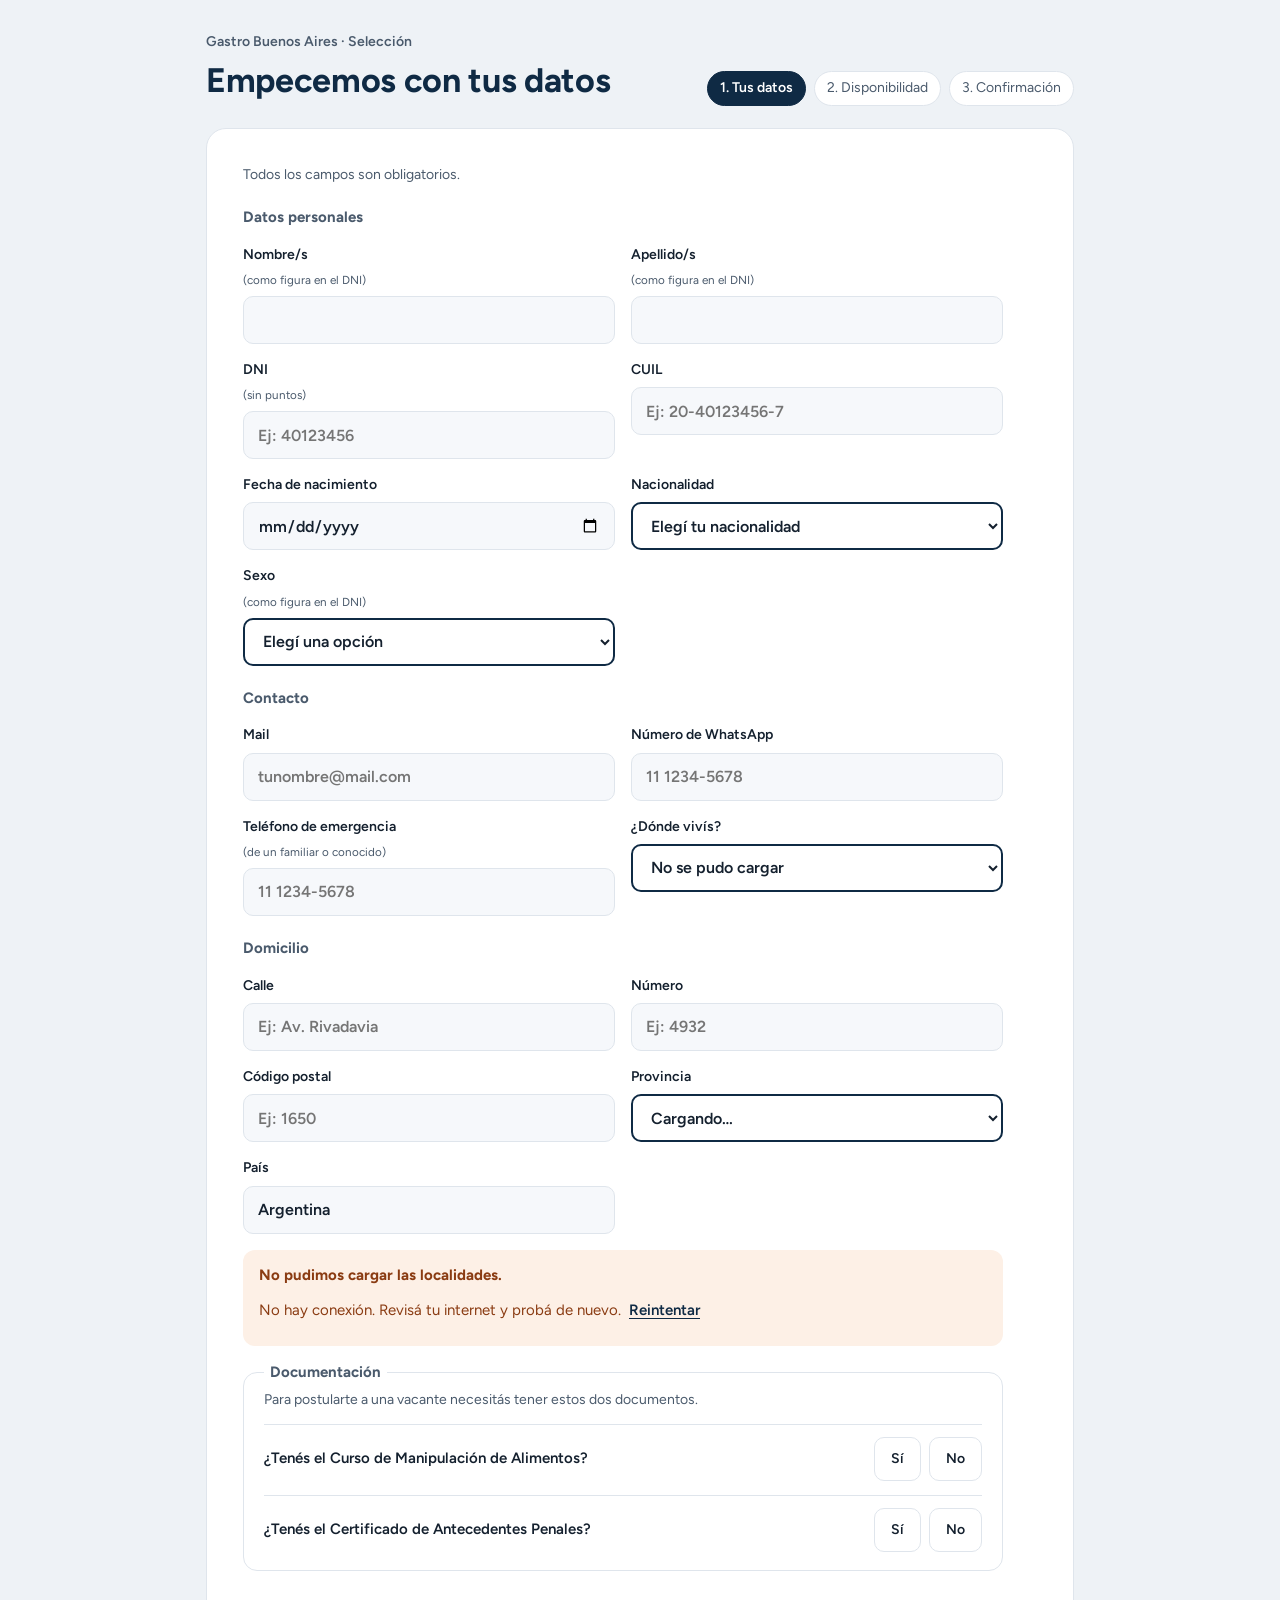
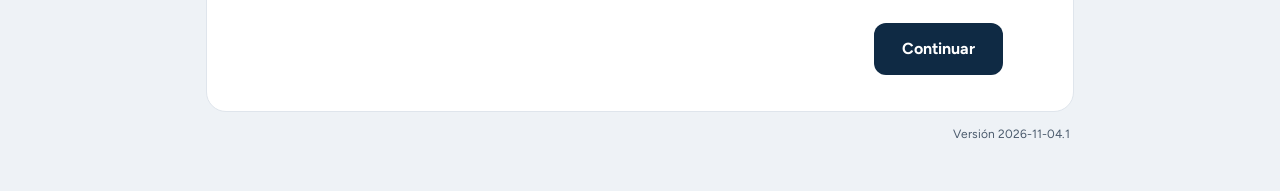
==== commit b413e551: "Paleta sobria, baterías de cobertura, mapa de equipos y limpiar semana - Tarjetas neutras; la fila d" ====
--- a/elegi-tu-vacante.html
+++ b/elegi-tu-vacante.html
@@ -287,9 +287,9 @@
         <fieldset class="full">
           <legend>Puesto que te interesa</legend>
           <div class="pills single" id="puestos"></div>
-          <p class="aviso" id="avisoExp" role="status" hidden>
+          <p class="aviso" id="avisoExp" role="note">
             <svg width="18" height="18" viewBox="0 0 24 24" fill="none" stroke="currentColor" stroke-width="2.2" stroke-linecap="round" stroke-linejoin="round" aria-hidden="true"><path d="M12 9v4M12 17h.01"/><path d="M10.3 3.9L1.8 18a2 2 0 0 0 1.7 3h17a2 2 0 0 0 1.7-3L13.7 3.9a2 2 0 0 0-3.4 0z"/></svg>
-            <span>Para avanzar con esta propuesta es obligatorio contar con experiencia en el puesto.</span>
+            <span>¿Tenés experiencia como encargado/a o gerente? Comentalo en el momento de tu entrevista.</span>
           </p>
         </fieldset>
         <fieldset class="full">
@@ -320,7 +320,7 @@
       <button type="button" class="ghost" id="back">Volver al inicio</button>
     </section>
   </main>
-  <p class="ver">Versión 2026-11-03.1</p>
+  <p class="ver">Versión 2026-11-04.1</p>
 </div>
 
 <script>
@@ -375,7 +375,6 @@
     });
   }
   function msgError(e) { return (e && e.message) ? e.message : 'Hubo un problema. Probá de nuevo.'; }
-  function esJerarquico(puesto) { var p = norm(puesto); return p.indexOf('ENCARGAD') !== -1 || p.indexOf('GERENTE') !== -1; }
   function each(nodes, fn) { Array.prototype.forEach.call(nodes, fn); }
 
   /* ================= Estado ================= */
@@ -675,7 +674,6 @@
       each(g.querySelectorAll('button'), function (x) { x.setAttribute('aria-pressed', String(x === b)); });
       $('err').textContent = '';
       $('errDatos').textContent = '';
-      if (g.id === 'puestos') $('avisoExp').hidden = !esJerarquico(b.getAttribute('data-v'));
     });
   });
   ['sexo', 'provincia'].forEach(function (id) {
@@ -695,7 +693,6 @@
     ids.forEach(function (id) {
       each($(id).querySelectorAll('button'), function (b) { b.setAttribute('aria-pressed', 'false'); });
     });
-    $('avisoExp').hidden = true;
   }
 
   $('save').addEventListener('submit', function (e) {
